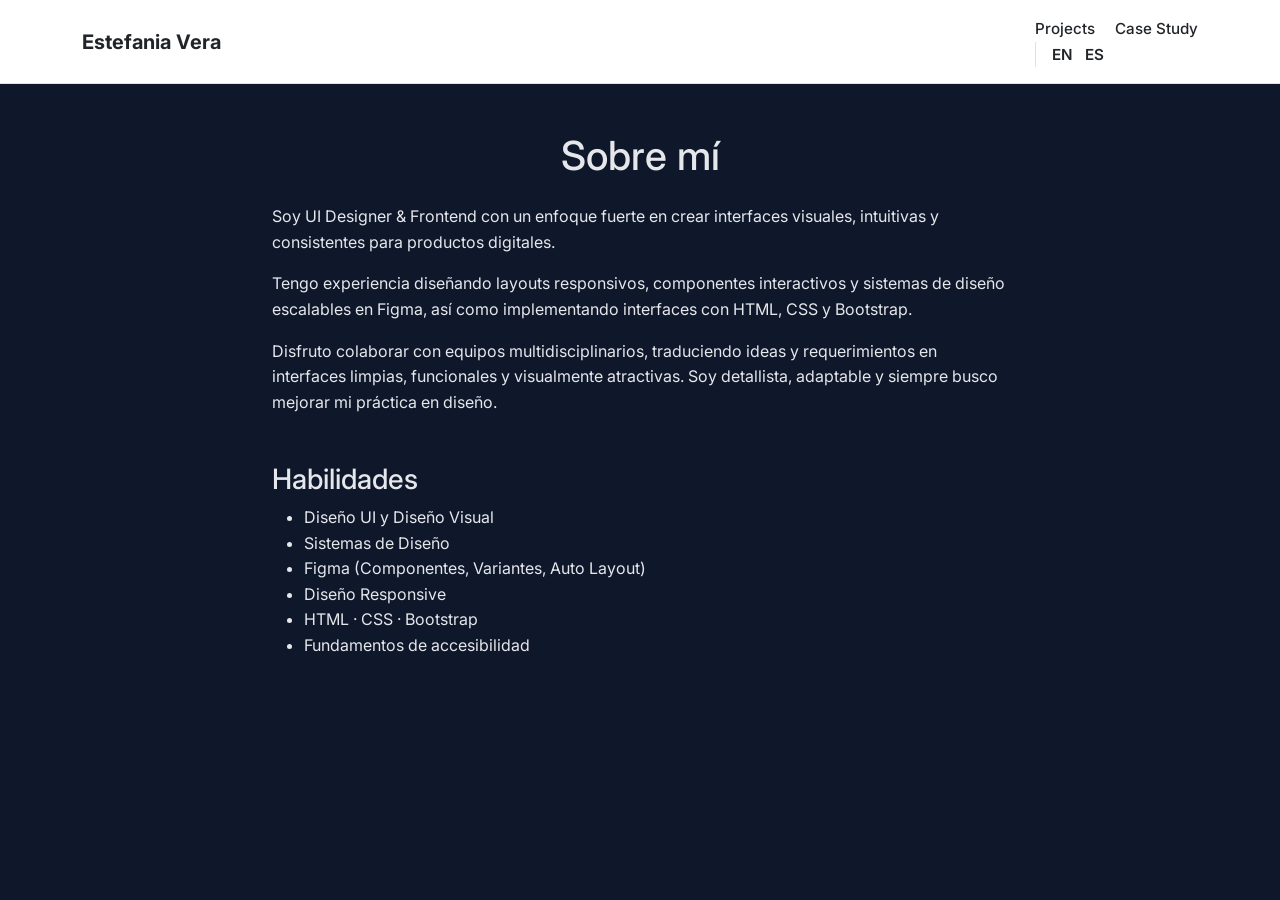
==== about-es.html @ 3e41058a "New sections and images" ====
<!DOCTYPE html>
<html lang="es">

<head>
    <meta charset="UTF-8" />
    <meta name="viewport" content="width=device-width, initial-scale=1.0" />
    <title>Sobre mí | Estefania Vera</title>

    <!-- Bootstrap -->
    <link href="https://cdn.jsdelivr.net/npm/bootstrap@5.3.2/dist/css/bootstrap.min.css" rel="stylesheet" />

    <!-- Fonts -->
    <link href="https://fonts.googleapis.com/css2?family=Inter:wght@300;400;500;600;700&display=swap" rel="stylesheet">

    <!-- CSS -->
    <link rel="stylesheet" href="css/main.css" />
</head>

<body>
    <header class="border-bottom">
        <div class="container py-3 d-flex justify-content-between align-items-center">

            <!-- Logo / Name -->
            <a href="index.html" class="text-decoration-none fw-bold fs-5 text-dark">
                Estefania Vera
            </a>

            <!-- Navigation -->
            <nav>
                <a href="projects.html" class="me-3 fw-medium text-dark text-decoration-none">
                    Projects
                </a>
                <a href="sportbeat.html" class="fw-medium text-dark text-decoration-none">
                    Case Study
                </a>

                <!-- Language switch -->
                <div class="border-start ps-3">
                    <a href="about.html" class="me-2 fw-semibold text-decoration-none text-dark">
                        EN
                    </a>
                    <a href="about-es.html" class="fw-semibold text-decoration-none text-dark">
                        ES
                    </a>
                </div>
            </nav>

        </div>
    </header>

    <section class="py-5">
        <div class="container">
            <h1 class="mb-4 text-center">Sobre mí</h1>

            <div class="row justify-content-center">
                <div class="col-md-8">
                    <p>
                        Soy UI Designer & Frontend con un enfoque fuerte en crear interfaces visuales,
                        intuitivas y consistentes para productos digitales.
                    </p>

                    <p>
                        Tengo experiencia diseñando layouts responsivos, componentes interactivos
                        y sistemas de diseño escalables en Figma, así como implementando interfaces
                        con HTML, CSS y Bootstrap.
                    </p>

                    <p>
                        Disfruto colaborar con equipos multidisciplinarios, traduciendo ideas y
                        requerimientos en interfaces limpias, funcionales y visualmente atractivas.
                        Soy detallista, adaptable y siempre busco mejorar mi práctica en diseño.
                    </p>

                    <h3 class="mt-5">Habilidades</h3>
                    <ul>
                        <li>Diseño UI y Diseño Visual</li>
                        <li>Sistemas de Diseño</li>
                        <li>Figma (Componentes, Variantes, Auto Layout)</li>
                        <li>Diseño Responsive</li>
                        <li>HTML · CSS · Bootstrap</li>
                        <li>Fundamentos de accesibilidad</li>
                    </ul>
                </div>
            </div>
        </div>
    </section>

</body>

</html>
---- css/main.css ----
/* ==================================================
   RESET & BASE
================================================== */
* {
    margin: 0;
    padding: 0;
    box-sizing: border-box;
}

body {
    font-family: 'Inter', system-ui, -apple-system, sans-serif;
    background-color: #0f172a;
    color: #e5e7eb;
    line-height: 1.6;
}

/* ==================================================
   HEADER / NAV
================================================== */
header {
    background-color: #ffffff;
}

header a {
    color: #111827;
}

header a:hover {
    opacity: 0.7;
}

header nav a {
    font-size: 0.95rem;
}

/* ==================================================
   HERO
================================================== */
.hero {
    max-width: 900px;
    padding: 3rem 3rem 1.5rem;
}

.hero h1 {
    font-size: 3rem;
    font-weight: 700;
    margin-bottom: 1rem;
}

.hero p {
    font-size: 1.1rem;
    color: #9ca3af;
    max-width: 600px;
}

/* ==================================================
   ABOUT
================================================== */
.about-mini {
    max-width: 700px;
    padding: 0 3rem 2rem;
}

.about-mini p {
    font-size: 1rem;
    color: #d1d5db;
    margin-bottom: 1rem;
}

.about-tags {
    display: flex;
    flex-wrap: wrap;
    gap: 0.5rem;
}

.about-tags span {
    background: #111827;
    border: 1px solid #1f2933;
    padding: 0.35rem 0.75rem;
    border-radius: 999px;
    font-size: 0.75rem;
    color: #9ca3af;
}

/* ==================================================
   PROJECTS
================================================== */
.projects {
    padding: 3rem;
}

.projects h2 {
    font-size: 1.8rem;
    margin-bottom: 2rem;
}

.projects-grid {
    display: grid;
    grid-template-columns: repeat(auto-fill, minmax(280px, 1fr));
    gap: 1.5rem;
}

/* ==================================================
   PROJECT CARD
================================================== */
.project-card {
    background-color: #111827;
    padding: 1.5rem;
    border-radius: 14px;
    text-decoration: none;
    color: inherit;
    border: 1px solid #1f2933;
    transition: all 0.25s ease;
}

.project-card h3,
.project-card h4 {
    font-size: 1.1rem;
    margin-bottom: 0.5rem;
}

.project-card p {
    font-size: 0.9rem;
    color: #9ca3af;
    margin-bottom: 0.75rem;
}

.project-card span {
    font-size: 0.75rem;
    color: #38bdf8;
}

/* Hover */
.project-card:hover {
    transform: translateY(-4px);
    border-color: #38bdf8;
}

/* Disabled / Coming soon */
.project-card.disabled {
    opacity: 0.6;
    cursor: default;
}

.project-card.disabled:hover {
    transform: none;
    border-color: #1f2933;
}

.coming-soon {
    margin-top: 0.75rem;
    font-size: 0.75rem;
    color: #9ca3af;
}

/* ==================================================
   FOOTER
================================================== */
.footer {
    padding: 2rem 3rem;
    text-align: center;
    font-size: 0.8rem;
    color: #6b7280;
}

/* ==================================================
   RESPONSIVE
================================================== */
@media (max-width: 768px) {
    .hero h1 {
        font-size: 2.2rem;
    }

    .hero,
    .projects,
    .about-mini {
        padding: 2rem 1.5rem;
    }
}
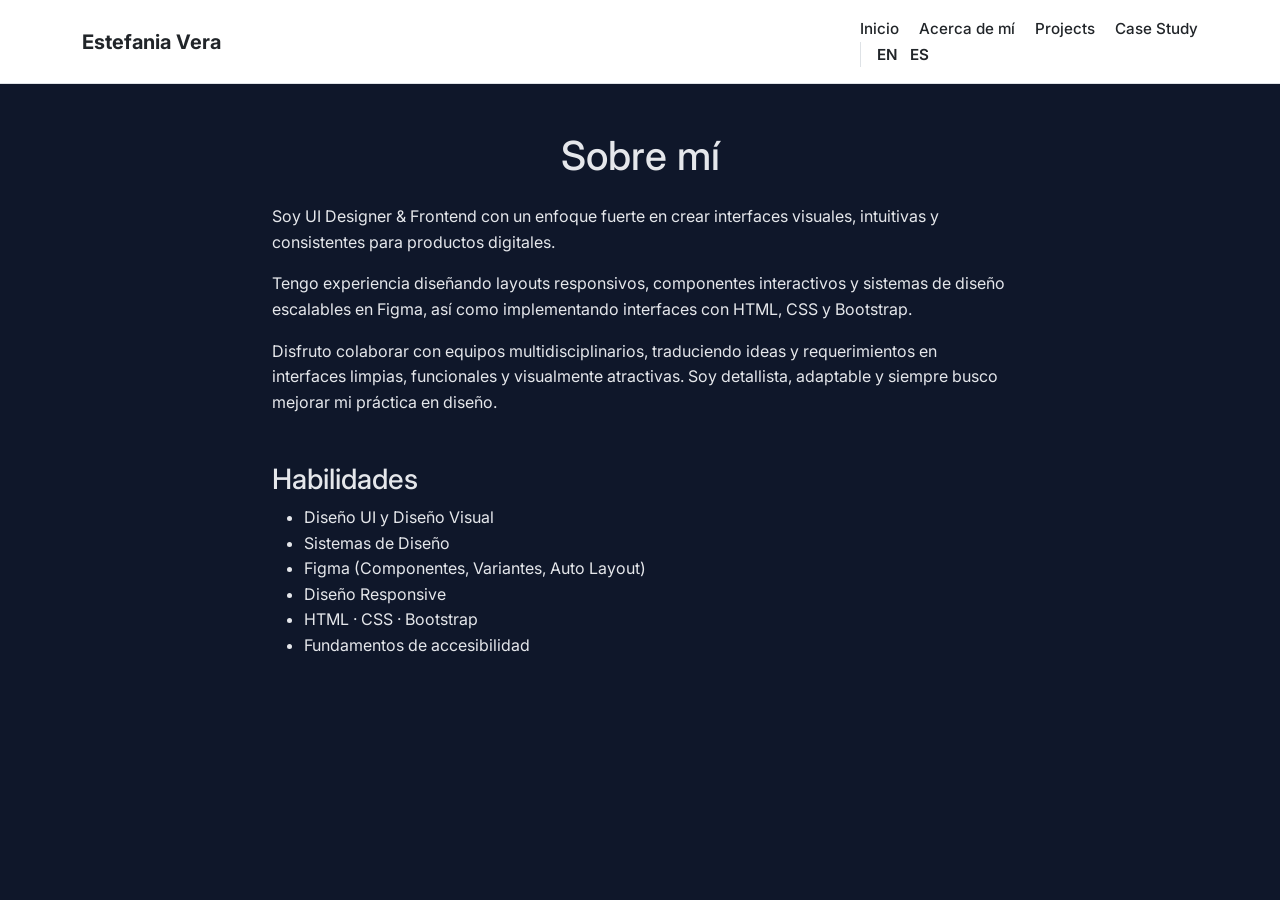
==== commit 330887af: "sports management" ====
--- a/about-es.html
+++ b/about-es.html
@@ -27,6 +27,12 @@
 
             <!-- Navigation -->
             <nav>
+                <a href="index-es.html" class="me-3 fw-medium text-dark text-decoration-none">
+                    Inicio
+                </a>
+                <a href="about-es.html" class="me-3 fw-medium text-dark text-decoration-none">
+                    Acerca de mí
+                </a>
                 <a href="projects.html" class="me-3 fw-medium text-dark text-decoration-none">
                     Projects
                 </a>
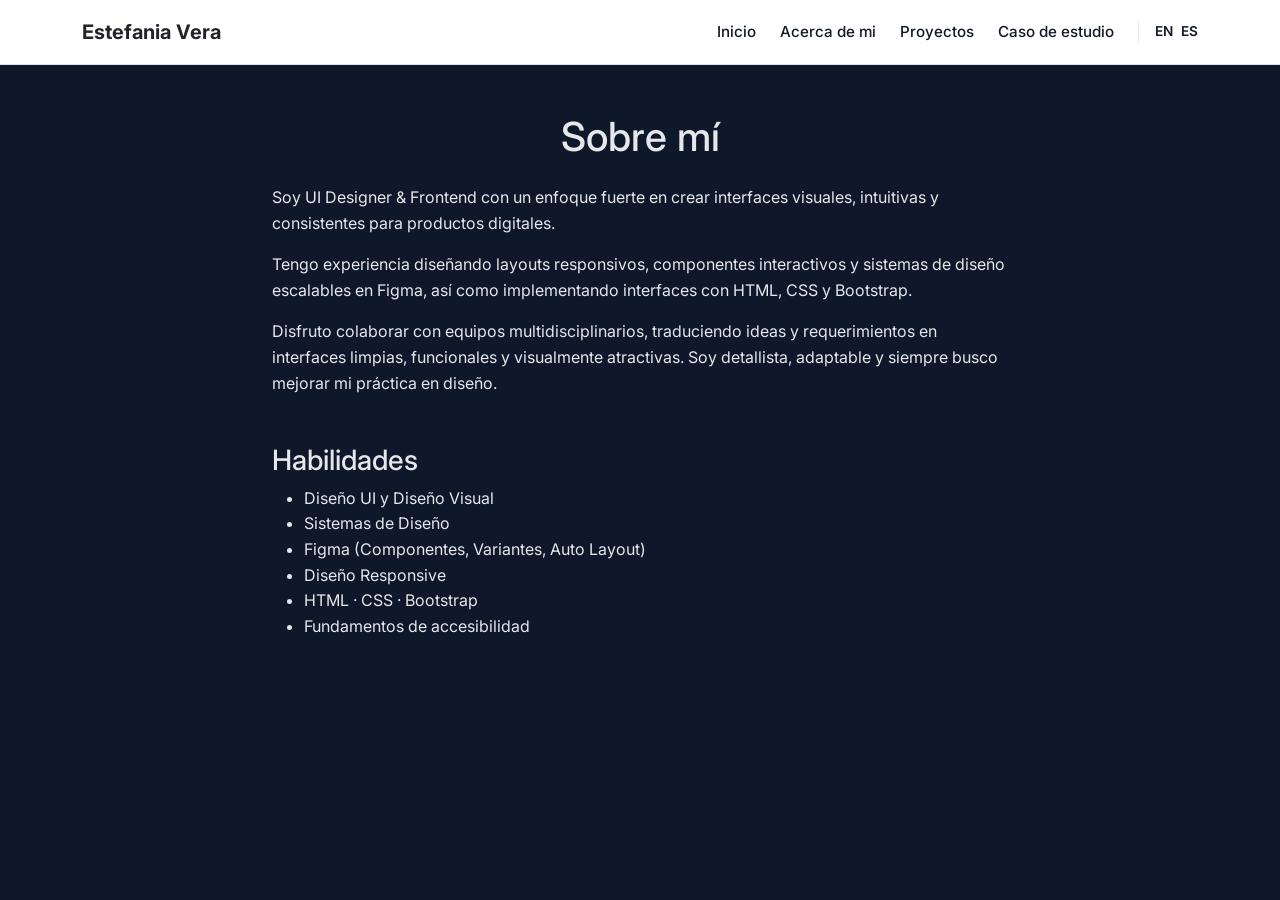
==== commit 4cb8da49: "UX" ====
--- a/about-es.html
+++ b/about-es.html
@@ -26,28 +26,17 @@
             </a>
 
             <!-- Navigation -->
-            <nav>
-                <a href="index-es.html" class="me-3 fw-medium text-dark text-decoration-none">
-                    Inicio
-                </a>
-                <a href="about-es.html" class="me-3 fw-medium text-dark text-decoration-none">
-                    Acerca de mí
-                </a>
-                <a href="projects.html" class="me-3 fw-medium text-dark text-decoration-none">
-                    Projects
-                </a>
-                <a href="sportbeat.html" class="fw-medium text-dark text-decoration-none">
-                    Case Study
-                </a>
+            <nav class="main-nav">
+                <div class="nav-links">
+                    <a href="index-es.html">Inicio</a>
+                    <a href="about-es.html">Acerca de mi</a>
+                    <a href="projects-es.html">Proyectos</a>
+                    <a href="sportbeat-es.html">Caso de estudio</a>
+                </div>
 
-                <!-- Language switch -->
-                <div class="border-start ps-3">
-                    <a href="about.html" class="me-2 fw-semibold text-decoration-none text-dark">
-                        EN
-                    </a>
-                    <a href="about-es.html" class="fw-semibold text-decoration-none text-dark">
-                        ES
-                    </a>
+                <div class="lang-switch">
+                    <a href="about.html">EN</a>
+                    <a href="about-es.html">ES</a>
                 </div>
             </nav>
 
--- a/css/main.css
+++ b/css/main.css
@@ -19,25 +19,64 @@
 ================================================== */
 header {
     background-color: #ffffff;
+    border-bottom: 1px solid #e5e7eb;
 }
 
 header a {
     color: #111827;
+    text-decoration: none;
 }
 
 header a:hover {
     opacity: 0.7;
 }
 
-header nav a {
+/* Header layout */
+header .container {
+    display: flex;
+    justify-content: space-between;
+    align-items: center;
+}
+
+/* Main nav */
+.main-nav {
+    display: flex;
+    align-items: center;
+    gap: 1.5rem;
+    white-space: nowrap;
+}
+
+/* Navigation links */
+.nav-links {
+    display: flex;
+    gap: 1.5rem;
+}
+
+.nav-links a {
     font-size: 0.95rem;
+    font-weight: 500;
+    white-space: nowrap;
+}
+
+/* Language switch */
+.lang-switch {
+    display: flex;
+    gap: 0.5rem;
+    padding-left: 1rem;
+    border-left: 1px solid #e5e7eb;
+}
+
+.lang-switch a {
+    font-size: 0.85rem;
+    font-weight: 600;
+    white-space: nowrap;
 }
 
 /* ==================================================
    HERO
 ================================================== */
 .hero {
-    max-width: 900px;
+    width: 100%;
     padding: 3rem 3rem 1.5rem;
 }
 
@@ -52,6 +91,41 @@
     color: #9ca3af;
     max-width: 600px;
 }
+
+.hero-layout {
+    display: grid;
+    grid-template-columns: 1fr 220px;
+    gap: 3rem;
+    align-items: start;
+}
+
+.hero-contact {
+    border-left: 1px solid #1f2933;
+    padding-left: 2rem;
+    display: flex;
+    flex-direction: column;
+    gap: 0.75rem;
+}
+
+.hero-contact-title {
+    font-size: 0.75rem;
+    letter-spacing: 0.08em;
+    text-transform: uppercase;
+    color: #9ca3af;
+    margin-bottom: 0.5rem;
+}
+
+.hero-contact a {
+    font-size: 0.95rem;
+    color: #e5e7eb;
+    text-decoration: none;
+    transition: color 0.2s ease;
+}
+
+.hero-contact a:hover {
+    color: #38bdf8;
+}
+
 
 /* ==================================================
    ABOUT
@@ -166,6 +240,18 @@
 /* ==================================================
    RESPONSIVE
 ================================================== */
+@media (max-width: 900px) {
+    .nav-links {
+        gap: 1rem;
+    }
+}
+
+@media (max-width: 820px) {
+    .nav-links {
+        display: none;
+    }
+}
+
 @media (max-width: 768px) {
     .hero h1 {
         font-size: 2.2rem;
@@ -176,4 +262,22 @@
     .about-mini {
         padding: 2rem 1.5rem;
     }
+}
+
+@media (max-width: 900px) {
+    .hero-layout {
+        grid-template-columns: 1fr;
+    }
+
+    .hero-contact {
+        border-left: none;
+        padding-left: 0;
+        margin-top: 2rem;
+        flex-direction: row;
+        gap: 1.5rem;
+    }
+
+    .hero-contact-title {
+        display: none;
+    }
 }
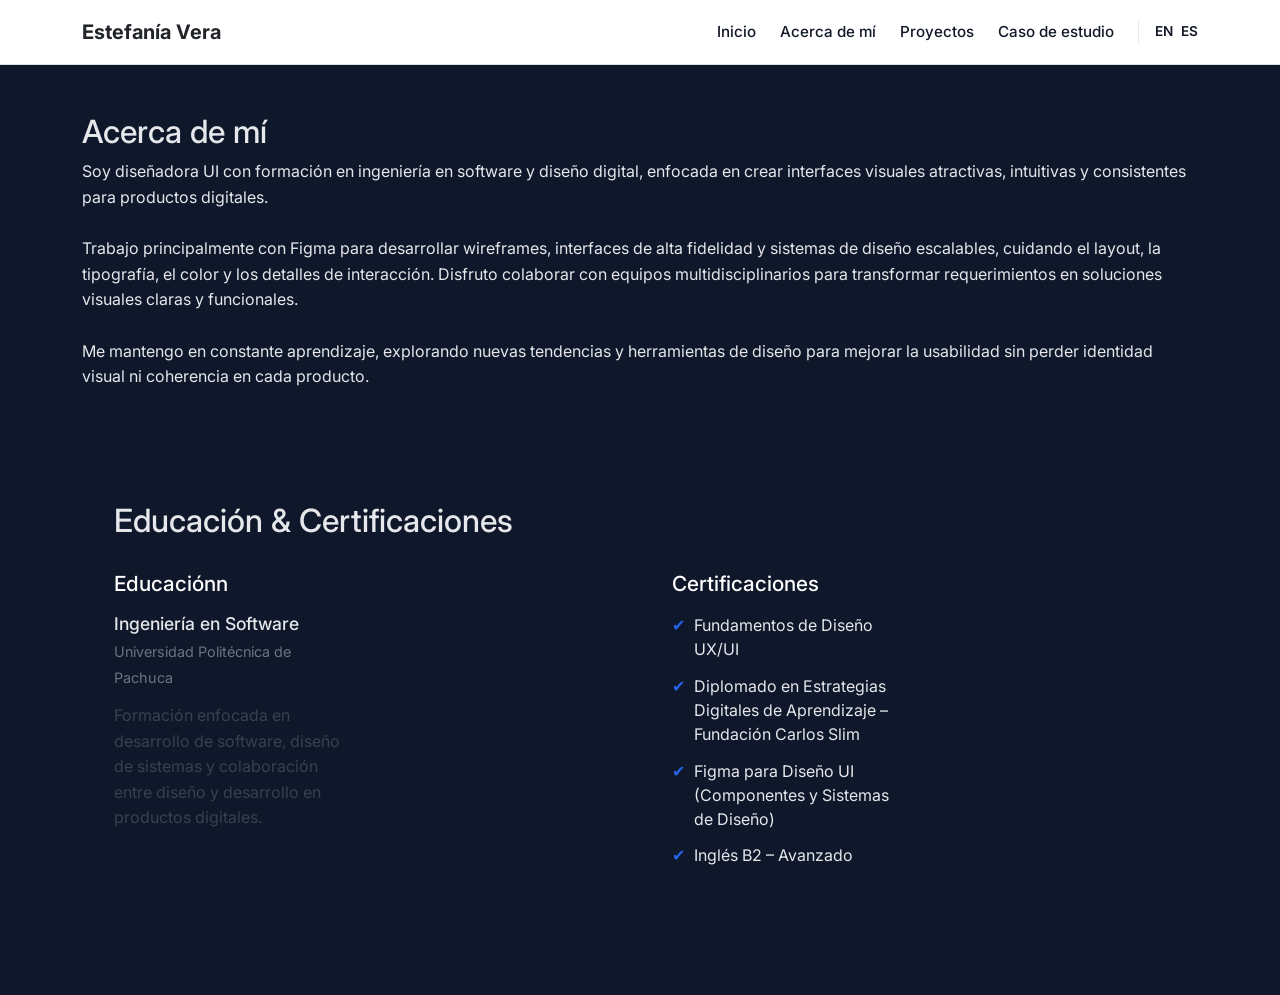
==== commit a7ad7a28: "about me" ====
--- a/about-es.html
+++ b/about-es.html
@@ -1,10 +1,10 @@
 <!DOCTYPE html>
-<html lang="es">
+<html lang="en">
 
 <head>
     <meta charset="UTF-8" />
     <meta name="viewport" content="width=device-width, initial-scale=1.0" />
-    <title>Sobre mí | Estefania Vera</title>
+    <title>About Me | Estefanía Vera</title>
 
     <!-- Bootstrap -->
     <link href="https://cdn.jsdelivr.net/npm/bootstrap@5.3.2/dist/css/bootstrap.min.css" rel="stylesheet" />
@@ -22,14 +22,14 @@
 
             <!-- Logo / Name -->
             <a href="index.html" class="text-decoration-none fw-bold fs-5 text-dark">
-                Estefania Vera
+                Estefanía Vera
             </a>
 
             <!-- Navigation -->
             <nav class="main-nav">
                 <div class="nav-links">
                     <a href="index-es.html">Inicio</a>
-                    <a href="about-es.html">Acerca de mi</a>
+                    <a href="about-es.html">Acerca de mí</a>
                     <a href="projects-es.html">Proyectos</a>
                     <a href="sportbeat-es.html">Caso de estudio</a>
                 </div>
@@ -43,40 +43,54 @@
         </div>
     </header>
 
-    <section class="py-5">
-        <div class="container">
-            <h1 class="mb-4 text-center">Sobre mí</h1>
+    <!-- ABOUT SECTION -->
+    <section id="about" class="about-section container my-5">
+        <h2 class="section-title">Acerca de mí</h2>
+        <p class="about-text">
+            Soy diseñadora UI con formación en ingeniería en software y diseño digital, enfocada en crear interfaces
+            visuales atractivas, intuitivas y consistentes para productos digitales.
+            <br /><br />
+            Trabajo principalmente con Figma para desarrollar wireframes, interfaces de alta fidelidad y sistemas de
+            diseño escalables, cuidando el layout, la tipografía, el color y los detalles de interacción. Disfruto
+            colaborar con equipos multidisciplinarios para transformar requerimientos en soluciones visuales claras y
+            funcionales.
+            <br /><br />
+            Me mantengo en constante aprendizaje, explorando nuevas tendencias y herramientas de diseño para mejorar
+            la usabilidad sin perder identidad visual ni coherencia en cada producto.
+        </p>
+    </section>
 
-            <div class="row justify-content-center">
-                <div class="col-md-8">
+    <!-- EDUCATION & CERTIFICATIONS -->
+    <section id="education" class="education-section container my-5">
+        <h2 class="section-title">Educación & Certificaciones</h2>
+
+        <div class="education-container row">
+
+            <!-- EDUCATION -->
+            <div class="education-block col-md-6">
+                <h3 class="text-white">Educaciónn</h3>
+                <div class="edu-item">
+                    <h4>Ingeniería en Software</h4>
+                    <span>Universidad Politécnica de Pachuca</span>
                     <p>
-                        Soy UI Designer & Frontend con un enfoque fuerte en crear interfaces visuales,
-                        intuitivas y consistentes para productos digitales.
+                        Formación enfocada en desarrollo de software, diseño de sistemas y colaboración entre diseño
+                        y desarrollo en productos digitales.
                     </p>
-
-                    <p>
-                        Tengo experiencia diseñando layouts responsivos, componentes interactivos
-                        y sistemas de diseño escalables en Figma, así como implementando interfaces
-                        con HTML, CSS y Bootstrap.
-                    </p>
-
-                    <p>
-                        Disfruto colaborar con equipos multidisciplinarios, traduciendo ideas y
-                        requerimientos en interfaces limpias, funcionales y visualmente atractivas.
-                        Soy detallista, adaptable y siempre busco mejorar mi práctica en diseño.
-                    </p>
-
-                    <h3 class="mt-5">Habilidades</h3>
-                    <ul>
-                        <li>Diseño UI y Diseño Visual</li>
-                        <li>Sistemas de Diseño</li>
-                        <li>Figma (Componentes, Variantes, Auto Layout)</li>
-                        <li>Diseño Responsive</li>
-                        <li>HTML · CSS · Bootstrap</li>
-                        <li>Fundamentos de accesibilidad</li>
-                    </ul>
                 </div>
             </div>
+
+            <!-- CERTIFICATIONS -->
+            <div class="education-block col-md-6">
+                <h3 class="text-white">Certificaciones</h3>
+
+                <ul class="cert-list">
+                    <li>Fundamentos de Diseño UX/UI</li>
+                    <li>Diplomado en Estrategias Digitales de Aprendizaje – Fundación Carlos Slim</li>
+                    <li>Figma para Diseño UI (Componentes y Sistemas de Diseño)</li>
+                    <li>Inglés B2 – Avanzado</li>
+                </ul>
+            </div>
+
         </div>
     </section>
 
--- a/css/main.css
+++ b/css/main.css
@@ -280,4 +280,69 @@
     .hero-contact-title {
         display: none;
     }
+}
+
+/* =========================
+   EDUCATION & CERTIFICATIONS
+========================= */
+
+.education-section {
+    padding: 4rem 1.5rem;
+    max-width: 1100px;
+    margin: 0 auto;
+}
+
+.education-container {
+    display: grid;
+    grid-template-columns: 1fr 1fr;
+    gap: 2.5rem;
+    margin-top: 2rem;
+}
+
+.education-block h3 {
+    font-size: 1.3rem;
+    margin-bottom: 1rem;
+    color: #1f2937;
+}
+
+.edu-item h4 {
+    font-size: 1.1rem;
+    margin-bottom: 0.3rem;
+}
+
+.edu-item span {
+    font-size: 0.9rem;
+    color: #6b7280;
+}
+
+.edu-item p {
+    margin-top: 0.8rem;
+    line-height: 1.6;
+    color: #374151;
+}
+
+.cert-list {
+    list-style: none;
+    padding-left: 0;
+}
+
+.cert-list li {
+    position: relative;
+    padding-left: 1.4rem;
+    margin-bottom: 0.8rem;
+    line-height: 1.5;
+}
+
+.cert-list li::before {
+    content: "✔";
+    position: absolute;
+    left: 0;
+    color: #2563eb;
+}
+
+/* Responsive */
+@media (max-width: 768px) {
+    .education-container {
+        grid-template-columns: 1fr;
+    }
 }
